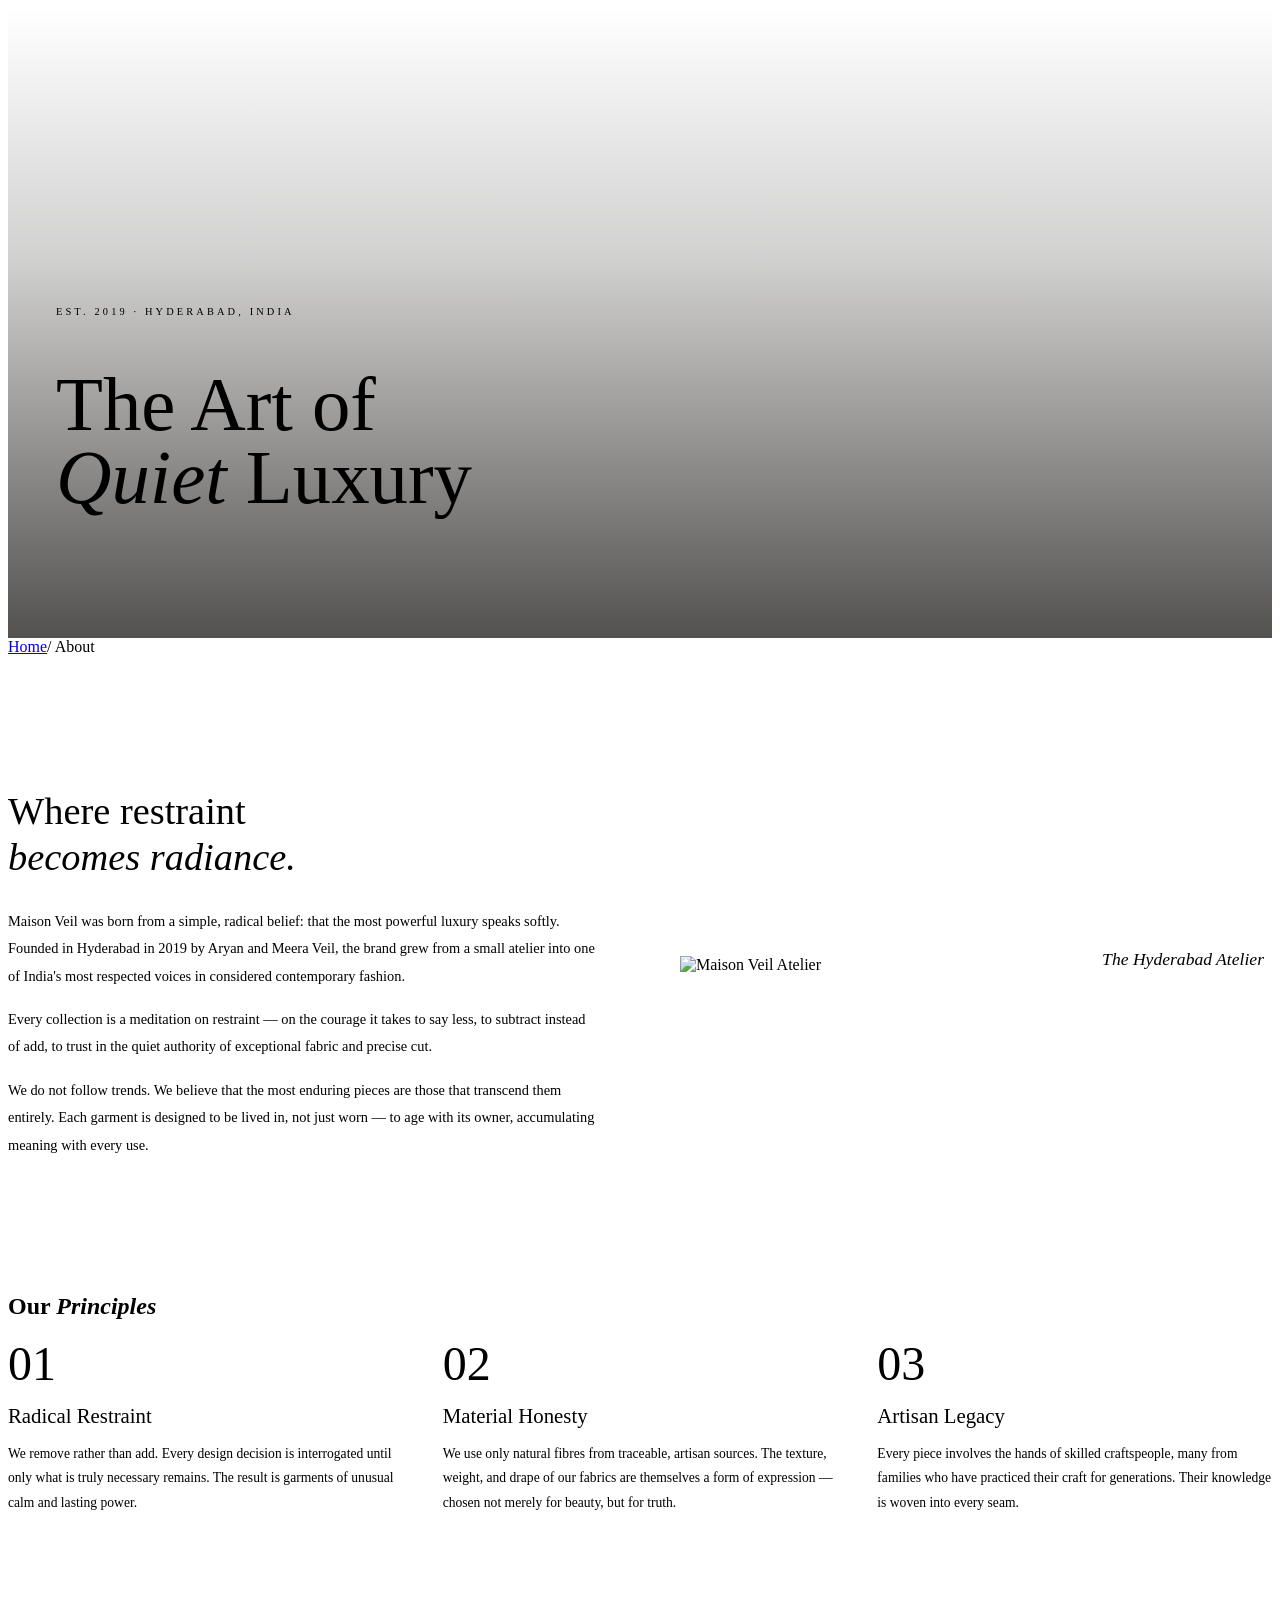
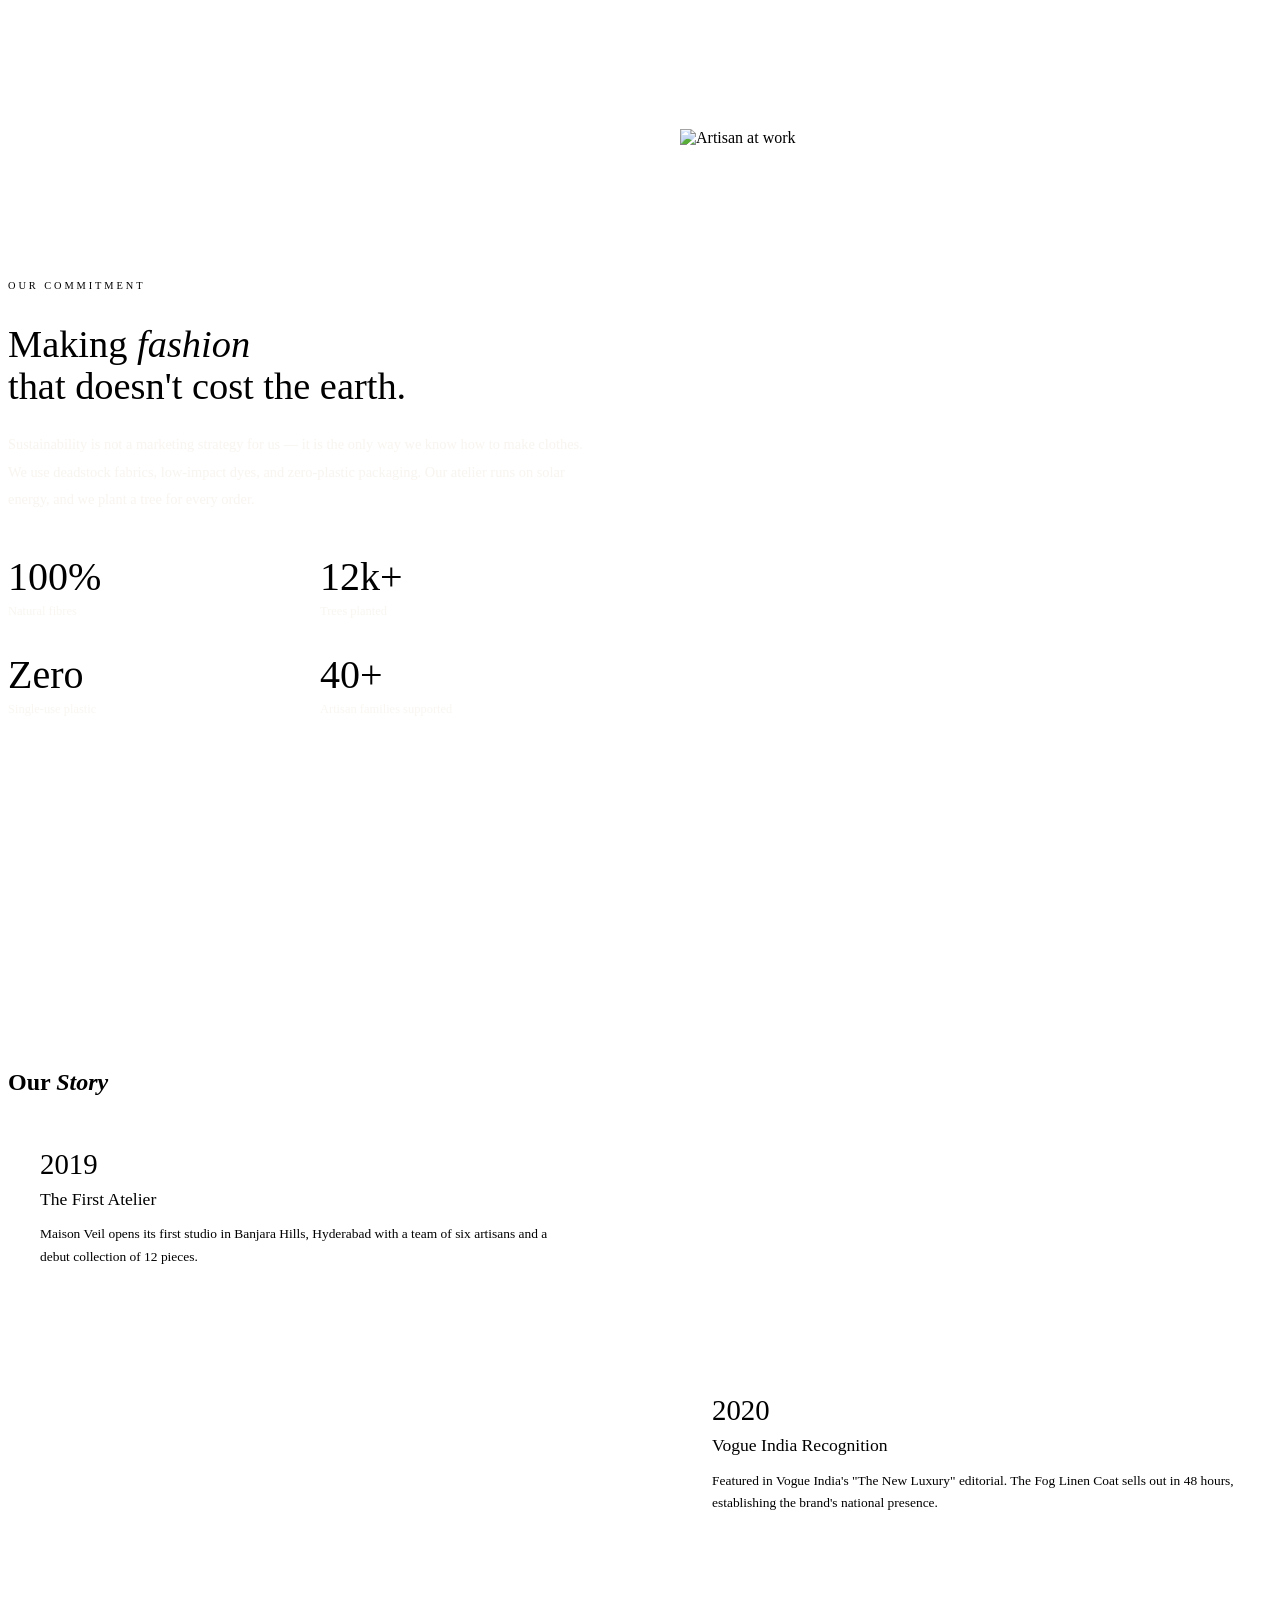
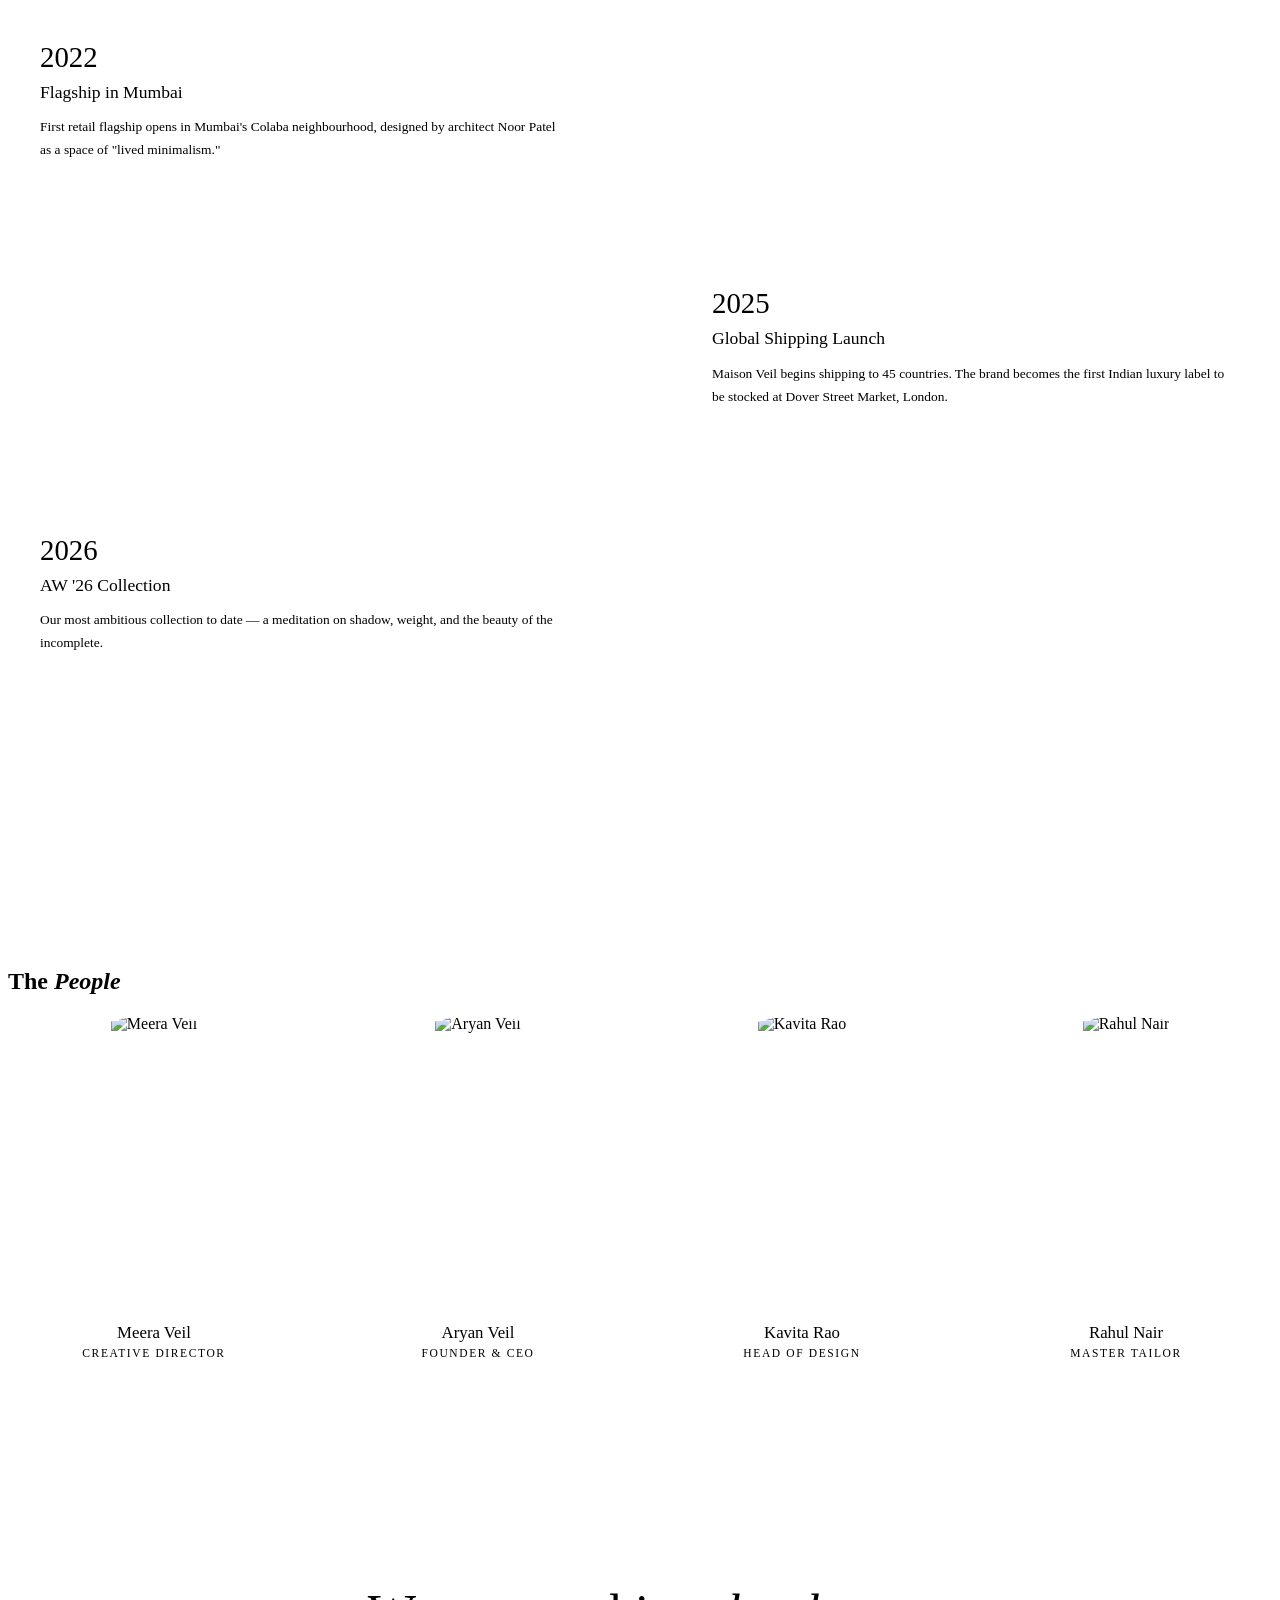
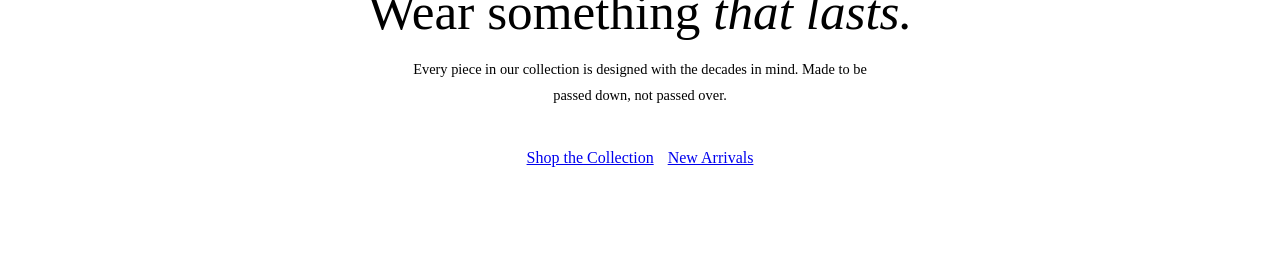
==== about.html @ 71110d12 "Add about.html with content and styles" ====
<!DOCTYPE html>
<html lang="en">
<head>
  <meta charset="UTF-8"/>
  <meta name="viewport" content="width=device-width, initial-scale=1.0"/>
  <title>About — Maison Veil</title>
  <link rel="stylesheet" href="shared.css"/>
  <style>
    /* ─── HERO ─── */
    .about-hero {
      height: 70vh; min-height: 500px;
      background: url('https://images.unsplash.com/photo-1558618666-fcd25c85cd64?w=1400&q=80') center/cover fixed;
      display: flex; align-items: flex-end;
      position: relative;
    }
    .about-hero::after { content: ''; position: absolute; inset: 0; background: linear-gradient(to top, rgba(26,23,20,0.75) 0%, rgba(26,23,20,0.2) 60%, transparent); }
    .about-hero-content { position: relative; z-index: 1; padding: 72px 48px; color: var(--cream); }
    .about-hero-eyebrow { font-size: 0.65rem; letter-spacing: 0.3em; text-transform: uppercase; color: var(--gold); margin-bottom: 16px; }
    .about-hero-title { font-family: var(--serif); font-size: clamp(2.5rem,6vw,6rem); font-weight: 300; line-height: 0.95; }
    .about-hero-title em { font-style: italic; color: var(--gold); }

    /* ─── INTRO ─── */
    .about-intro { padding: 100px 0; display: grid; grid-template-columns: 1fr 1fr; gap: 80px; align-items: center; }
    .intro-text {}
    .intro-title { font-family: var(--serif); font-size: clamp(1.8rem,3vw,2.8rem); font-weight: 300; margin-bottom: 28px; line-height: 1.2; }
    .intro-title em { font-style: italic; color: var(--taupe); }
    .intro-body { font-size: 0.9rem; line-height: 1.9; color: var(--taupe); }
    .intro-body p + p { margin-top: 16px; }
    .intro-img { position: relative; }
    .intro-img img { width: 100%; aspect-ratio: 4/5; object-fit: cover; }
    .intro-img-caption { position: absolute; bottom: -16px; right: -16px; background: var(--ink); color: var(--cream); padding: 20px 24px; font-family: var(--serif); font-size: 1.1rem; font-style: italic; }

    /* ─── PILLARS ─── */
    .pillars { padding: 0 0 100px; }
    .pillars-grid { display: grid; grid-template-columns: repeat(3,1fr); gap: 40px; }
    .pillar { }
    .pillar-num { font-family: var(--serif); font-size: 3rem; font-weight: 300; color: var(--mist); line-height: 1; margin-bottom: 16px; }
    .pillar-title { font-family: var(--serif); font-size: 1.3rem; font-weight: 300; margin-bottom: 12px; }
    .pillar-body { font-size: 0.85rem; line-height: 1.8; color: var(--taupe); }

    /* ─── SUSTAINABILITY ─── */
    .sustainability { background: var(--ink); color: var(--cream); padding: 100px 0; }
    .sust-grid { display: grid; grid-template-columns: 1fr 1fr; gap: 80px; align-items: center; }
    .sust-eyebrow { font-size: 0.65rem; letter-spacing: 0.28em; text-transform: uppercase; color: var(--gold); margin-bottom: 20px; }
    .sust-title { font-family: var(--serif); font-size: clamp(1.8rem,3vw,2.8rem); font-weight: 300; margin-bottom: 24px; line-height: 1.1; }
    .sust-title em { font-style: italic; }
    .sust-body { font-size: 0.9rem; line-height: 1.9; color: rgba(245,240,232,0.7); margin-bottom: 40px; }
    .sust-stats { display: grid; grid-template-columns: 1fr 1fr; gap: 32px; }
    .sust-stat {}
    .sust-stat-num { font-family: var(--serif); font-size: 2.5rem; font-weight: 300; color: var(--gold); }
    .sust-stat-label { font-size: 0.78rem; color: rgba(245,240,232,0.6); margin-top: 4px; }
    .sust-img { aspect-ratio: 4/5; overflow: hidden; }
    .sust-img img { width: 100%; height: 100%; object-fit: cover; }

    /* ─── TEAM ─── */
    .team { padding: 100px 0; }
    .team-grid { display: grid; grid-template-columns: repeat(4,1fr); gap: 32px; }
    .team-member { text-align: center; }
    .team-img { aspect-ratio: 1; overflow: hidden; background: var(--bone); margin-bottom: 16px; border-radius: 50%; }
    .team-img img { width: 100%; height: 100%; object-fit: cover; }
    .team-name { font-family: var(--serif); font-size: 1.05rem; margin-bottom: 4px; }
    .team-role { font-size: 0.72rem; letter-spacing: 0.14em; text-transform: uppercase; color: var(--taupe); }

    /* ─── TIMELINE ─── */
    .timeline { padding: 0 0 100px; }
    .tl-items { position: relative; }
    .tl-items::before { content: ''; position: absolute; left: 50%; top: 0; bottom: 0; width: 1px; background: var(--mist); transform: translateX(-50%); }
    .tl-item { display: grid; grid-template-columns: 1fr 1fr; gap: 48px; margin-bottom: 48px; }
    .tl-item:nth-child(even) .tl-content { grid-column: 2; }
    .tl-item:nth-child(even) .tl-spacer { grid-column: 1; grid-row: 1; }
    .tl-content { padding: 32px; background: var(--bone); position: relative; }
    .tl-content::before { content: ''; position: absolute; top: 24px; width: 12px; height: 12px; border-radius: 50%; background: var(--gold); }
    .tl-item:nth-child(odd) .tl-content { padding-right: 48px; }
    .tl-item:nth-child(odd) .tl-content::before { right: -30px; }
    .tl-item:nth-child(even) .tl-content { padding-left: 48px; }
    .tl-item:nth-child(even) .tl-content::before { left: -30px; }
    .tl-year { font-family: var(--serif); font-size: 1.8rem; font-weight: 300; color: var(--gold); margin-bottom: 8px; }
    .tl-title { font-family: var(--serif); font-size: 1.1rem; margin-bottom: 8px; }
    .tl-text { font-size: 0.84rem; color: var(--taupe); line-height: 1.7; }

    /* ─── CTA ─── */
    .about-cta { background: var(--bone); padding: 80px; text-align: center; margin-bottom: 0; }
    .about-cta h2 { font-family: var(--serif); font-size: clamp(2rem,4vw,3.5rem); font-weight: 300; margin-bottom: 16px; }
    .about-cta h2 em { font-style: italic; color: var(--taupe); }
    .about-cta p { font-size: 0.9rem; color: var(--taupe); max-width: 480px; margin: 0 auto 40px; line-height: 1.8; }
    .about-cta-btns { display: flex; gap: 14px; justify-content: center; flex-wrap: wrap; }

    @media (max-width: 900px) {
      .about-intro { grid-template-columns: 1fr; gap: 40px; }
      .pillars-grid { grid-template-columns: 1fr; gap: 32px; }
      .sust-grid { grid-template-columns: 1fr; gap: 40px; }
      .team-grid { grid-template-columns: repeat(2,1fr); }
      .tl-items::before { display: none; }
      .tl-item { grid-template-columns: 1fr; }
      .tl-item:nth-child(even) .tl-content { grid-column: 1; }
      .tl-content::before { display: none; }
      .tl-item .tl-content { padding: 28px !important; }
      .about-cta { padding: 56px 24px; }
    }
    @media (max-width: 600px) {
      .team-grid { grid-template-columns: repeat(2,1fr); }
    }
  </style>
</head>
<body>

  <div id="nav-placeholder"></div>

  <!-- HERO -->
  <div class="about-hero">
    <div class="about-hero-content">
      <div class="about-hero-eyebrow">Est. 2019 · Hyderabad, India</div>
      <h1 class="about-hero-title">The Art of<br/><em>Quiet</em> Luxury</h1>
    </div>
  </div>

  <div class="container">
    <div class="breadcrumb">
      <a href="index.html">Home</a><span>/</span>
      <span class="current">About</span>
    </div>

    <!-- INTRO -->
    <div class="about-intro">
      <div class="intro-text reveal">
        <h2 class="intro-title">Where restraint<br/><em>becomes radiance.</em></h2>
        <div class="intro-body">
          <p>Maison Veil was born from a simple, radical belief: that the most powerful luxury speaks softly. Founded in Hyderabad in 2019 by Aryan and Meera Veil, the brand grew from a small atelier into one of India's most respected voices in considered contemporary fashion.</p>
          <p>Every collection is a meditation on restraint — on the courage it takes to say less, to subtract instead of add, to trust in the quiet authority of exceptional fabric and precise cut.</p>
          <p>We do not follow trends. We believe that the most enduring pieces are those that transcend them entirely. Each garment is designed to be lived in, not just worn — to age with its owner, accumulating meaning with every use.</p>
        </div>
      </div>
      <div class="intro-img reveal">
        <img src="https://images.unsplash.com/photo-1515886657613-9f3515b0c78f?w=700&q=80" alt="Maison Veil Atelier"/>
        <div class="intro-img-caption">The Hyderabad Atelier</div>
      </div>
    </div>

    <!-- PILLARS -->
    <div class="pillars">
      <div class="section-head reveal">
        <h2>Our <em>Principles</em></h2>
      </div>
      <div class="pillars-grid">
        <div class="pillar reveal">
          <div class="pillar-num">01</div>
          <div class="pillar-title">Radical Restraint</div>
          <p class="pillar-body">We remove rather than add. Every design decision is interrogated until only what is truly necessary remains. The result is garments of unusual calm and lasting power.</p>
        </div>
        <div class="pillar reveal" style="transition-delay:.1s">
          <div class="pillar-num">02</div>
          <div class="pillar-title">Material Honesty</div>
          <p class="pillar-body">We use only natural fibres from traceable, artisan sources. The texture, weight, and drape of our fabrics are themselves a form of expression — chosen not merely for beauty, but for truth.</p>
        </div>
        <div class="pillar reveal" style="transition-delay:.2s">
          <div class="pillar-num">03</div>
          <div class="pillar-title">Artisan Legacy</div>
          <p class="pillar-body">Every piece involves the hands of skilled craftspeople, many from families who have practiced their craft for generations. Their knowledge is woven into every seam.</p>
        </div>
      </div>
    </div>
  </div>

  <!-- SUSTAINABILITY -->
  <div class="sustainability" id="sustainability">
    <div class="container">
      <div class="sust-grid">
        <div class="reveal">
          <div class="sust-eyebrow">Our Commitment</div>
          <h2 class="sust-title">Making <em>fashion</em><br/>that doesn't cost the earth.</h2>
          <p class="sust-body">Sustainability is not a marketing strategy for us — it is the only way we know how to make clothes. We use deadstock fabrics, low-impact dyes, and zero-plastic packaging. Our atelier runs on solar energy, and we plant a tree for every order.</p>
          <div class="sust-stats">
            <div class="sust-stat reveal"><div class="sust-stat-num">100%</div><div class="sust-stat-label">Natural fibres</div></div>
            <div class="sust-stat reveal" style="transition-delay:.1s"><div class="sust-stat-num">12k+</div><div class="sust-stat-label">Trees planted</div></div>
            <div class="sust-stat reveal" style="transition-delay:.2s"><div class="sust-stat-num">Zero</div><div class="sust-stat-label">Single-use plastic</div></div>
            <div class="sust-stat reveal" style="transition-delay:.3s"><div class="sust-stat-num">40+</div><div class="sust-stat-label">Artisan families supported</div></div>
          </div>
        </div>
        <div class="sust-img reveal">
          <img src="https://images.unsplash.com/photo-1509631179647-0177331693ae?w=700&q=80" alt="Artisan at work"/>
        </div>
      </div>
    </div>
  </div>

  <!-- TIMELINE -->
  <div class="container">
    <div class="timeline">
      <div class="section-head reveal" style="margin-top:100px">
        <h2>Our <em>Story</em></h2>
      </div>
      <div class="tl-items">
        <div class="tl-item reveal">
          <div class="tl-content">
            <div class="tl-year">2019</div>
            <div class="tl-title">The First Atelier</div>
            <p class="tl-text">Maison Veil opens its first studio in Banjara Hills, Hyderabad with a team of six artisans and a debut collection of 12 pieces.</p>
          </div>
          <div class="tl-spacer"></div>
        </div>
        <div class="tl-item reveal" style="transition-delay:.1s">
          <div class="tl-spacer"></div>
          <div class="tl-content">
            <div class="tl-year">2020</div>
            <div class="tl-title">Vogue India Recognition</div>
            <p class="tl-text">Featured in Vogue India's "The New Luxury" editorial. The Fog Linen Coat sells out in 48 hours, establishing the brand's national presence.</p>
          </div>
        </div>
        <div class="tl-item reveal" style="transition-delay:.15s">
          <div class="tl-content">
            <div class="tl-year">2022</div>
            <div class="tl-title">Flagship in Mumbai</div>
            <p class="tl-text">First retail flagship opens in Mumbai's Colaba neighbourhood, designed by architect Noor Patel as a space of "lived minimalism."</p>
          </div>
          <div class="tl-spacer"></div>
        </div>
        <div class="tl-item reveal" style="transition-delay:.2s">
          <div class="tl-spacer"></div>
          <div class="tl-content">
            <div class="tl-year">2025</div>
            <div class="tl-title">Global Shipping Launch</div>
            <p class="tl-text">Maison Veil begins shipping to 45 countries. The brand becomes the first Indian luxury label to be stocked at Dover Street Market, London.</p>
          </div>
        </div>
        <div class="tl-item reveal" style="transition-delay:.25s">
          <div class="tl-content">
            <div class="tl-year">2026</div>
            <div class="tl-title">AW '26 Collection</div>
            <p class="tl-text">Our most ambitious collection to date — a meditation on shadow, weight, and the beauty of the incomplete.</p>
          </div>
          <div class="tl-spacer"></div>
        </div>
      </div>
    </div>
  </div>

  <!-- TEAM -->
  <div class="team container">
    <div class="section-head reveal">
      <h2>The <em>People</em></h2>
    </div>
    <div class="team-grid">
      <div class="team-member reveal">
        <div class="team-img"><img src="https://images.unsplash.com/photo-1580489944761-15a19d654956?w=400&q=80" alt="Meera Veil"/></div>
        <div class="team-name">Meera Veil</div>
        <div class="team-role">Creative Director</div>
      </div>
      <div class="team-member reveal" style="transition-delay:.08s">
        <div class="team-img"><img src="https://images.unsplash.com/photo-1507003211169-0a1dd7228f2d?w=400&q=80" alt="Aryan Veil"/></div>
        <div class="team-name">Aryan Veil</div>
        <div class="team-role">Founder & CEO</div>
      </div>
      <div class="team-member reveal" style="transition-delay:.16s">
        <div class="team-img"><img src="https://images.unsplash.com/photo-1573496359142-b8d87734a5a2?w=400&q=80" alt="Kavita Rao"/></div>
        <div class="team-name">Kavita Rao</div>
        <div class="team-role">Head of Design</div>
      </div>
      <div class="team-member reveal" style="transition-delay:.24s">
        <div class="team-img"><img src="https://images.unsplash.com/photo-1500648767791-00dcc994a43e?w=400&q=80" alt="Rahul Nair"/></div>
        <div class="team-name">Rahul Nair</div>
        <div class="team-role">Master Tailor</div>
      </div>
    </div>
  </div>

  <!-- CTA -->
  <div class="about-cta reveal">
    <h2>Wear something <em>that lasts.</em></h2>
    <p>Every piece in our collection is designed with the decades in mind. Made to be passed down, not passed over.</p>
    <div class="about-cta-btns">
      <a href="shop.html" class="btn btn-dark">Shop the Collection</a>
      <a href="shop.html?cat=women" class="btn btn-outline">New Arrivals</a>
    </div>
  </div>

  <div id="footer-placeholder"></div>

  <script src="shared.js"></script>
  <script>
    document.getElementById('nav-placeholder').innerHTML = renderNav('about.html');
    document.getElementById('footer-placeholder').innerHTML = renderFooter();
    initMobileNav();
    initReveal();
  </script>
</body>
</html>
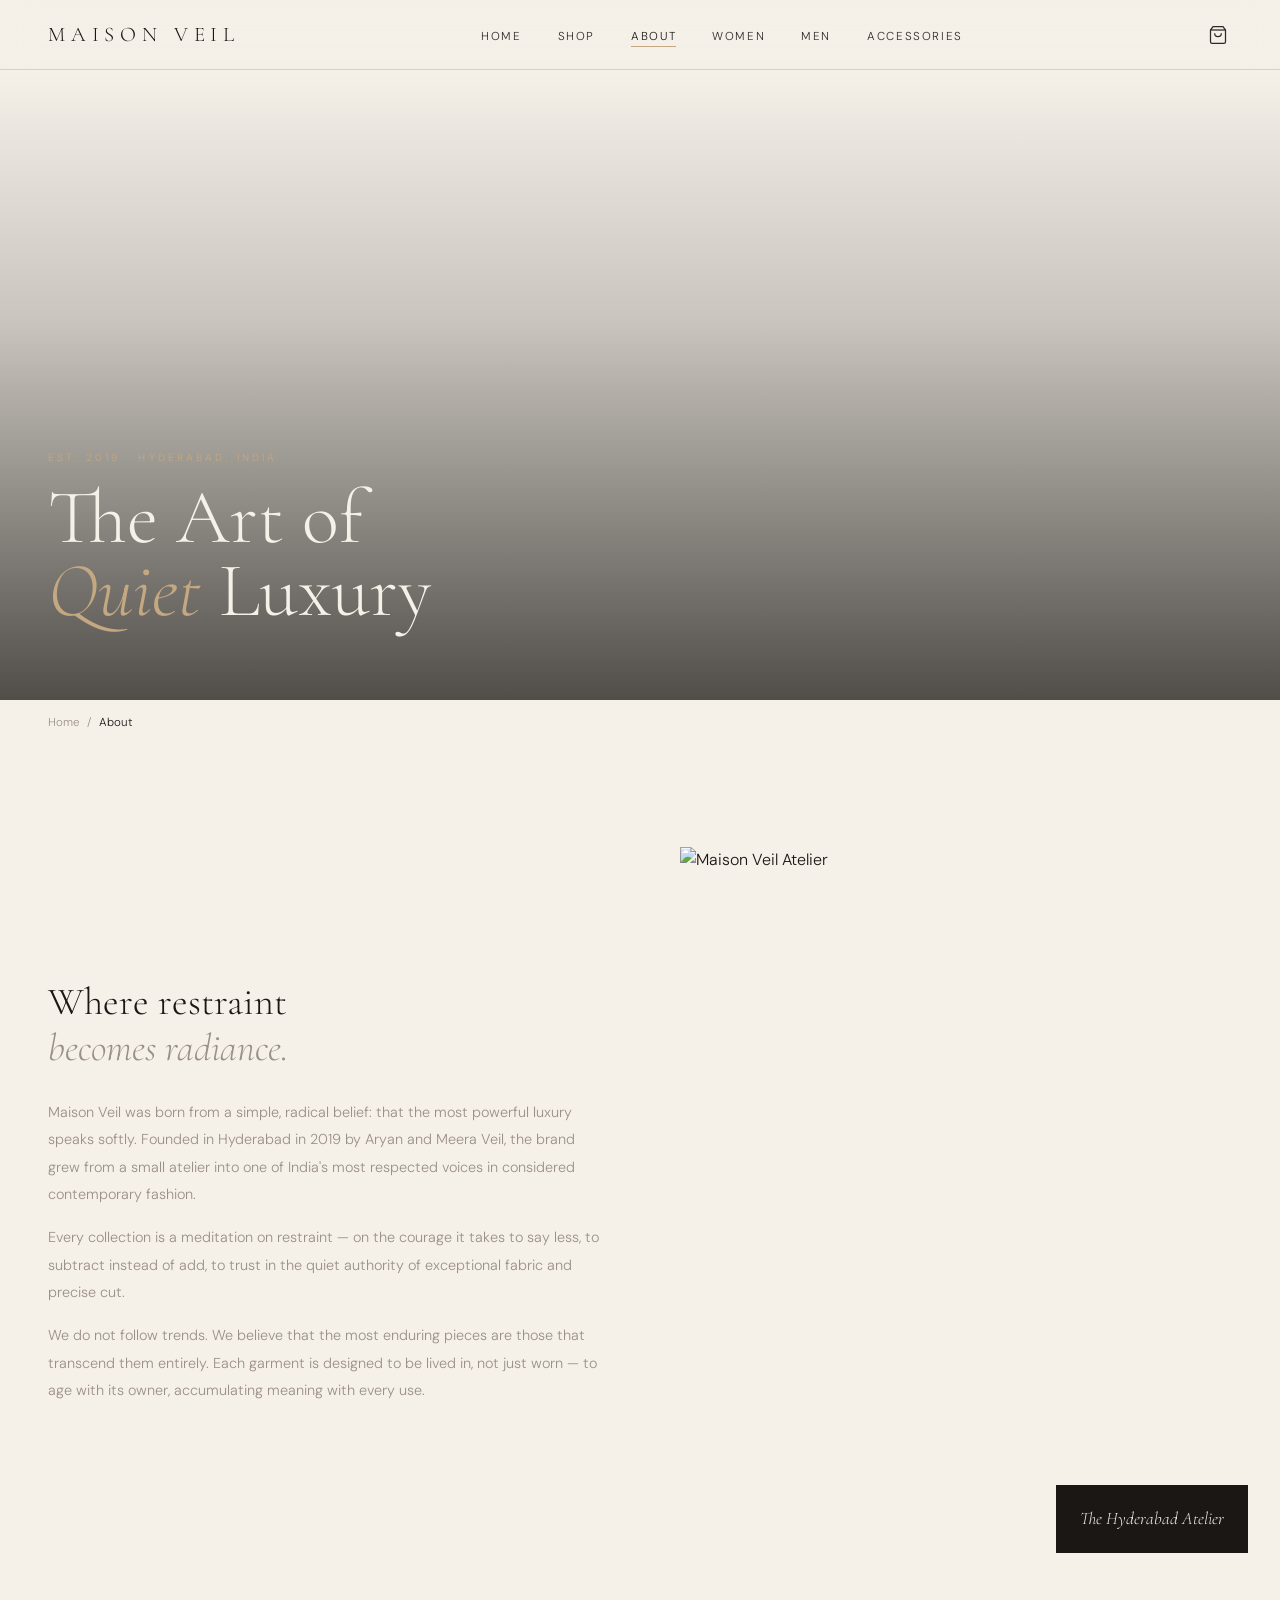
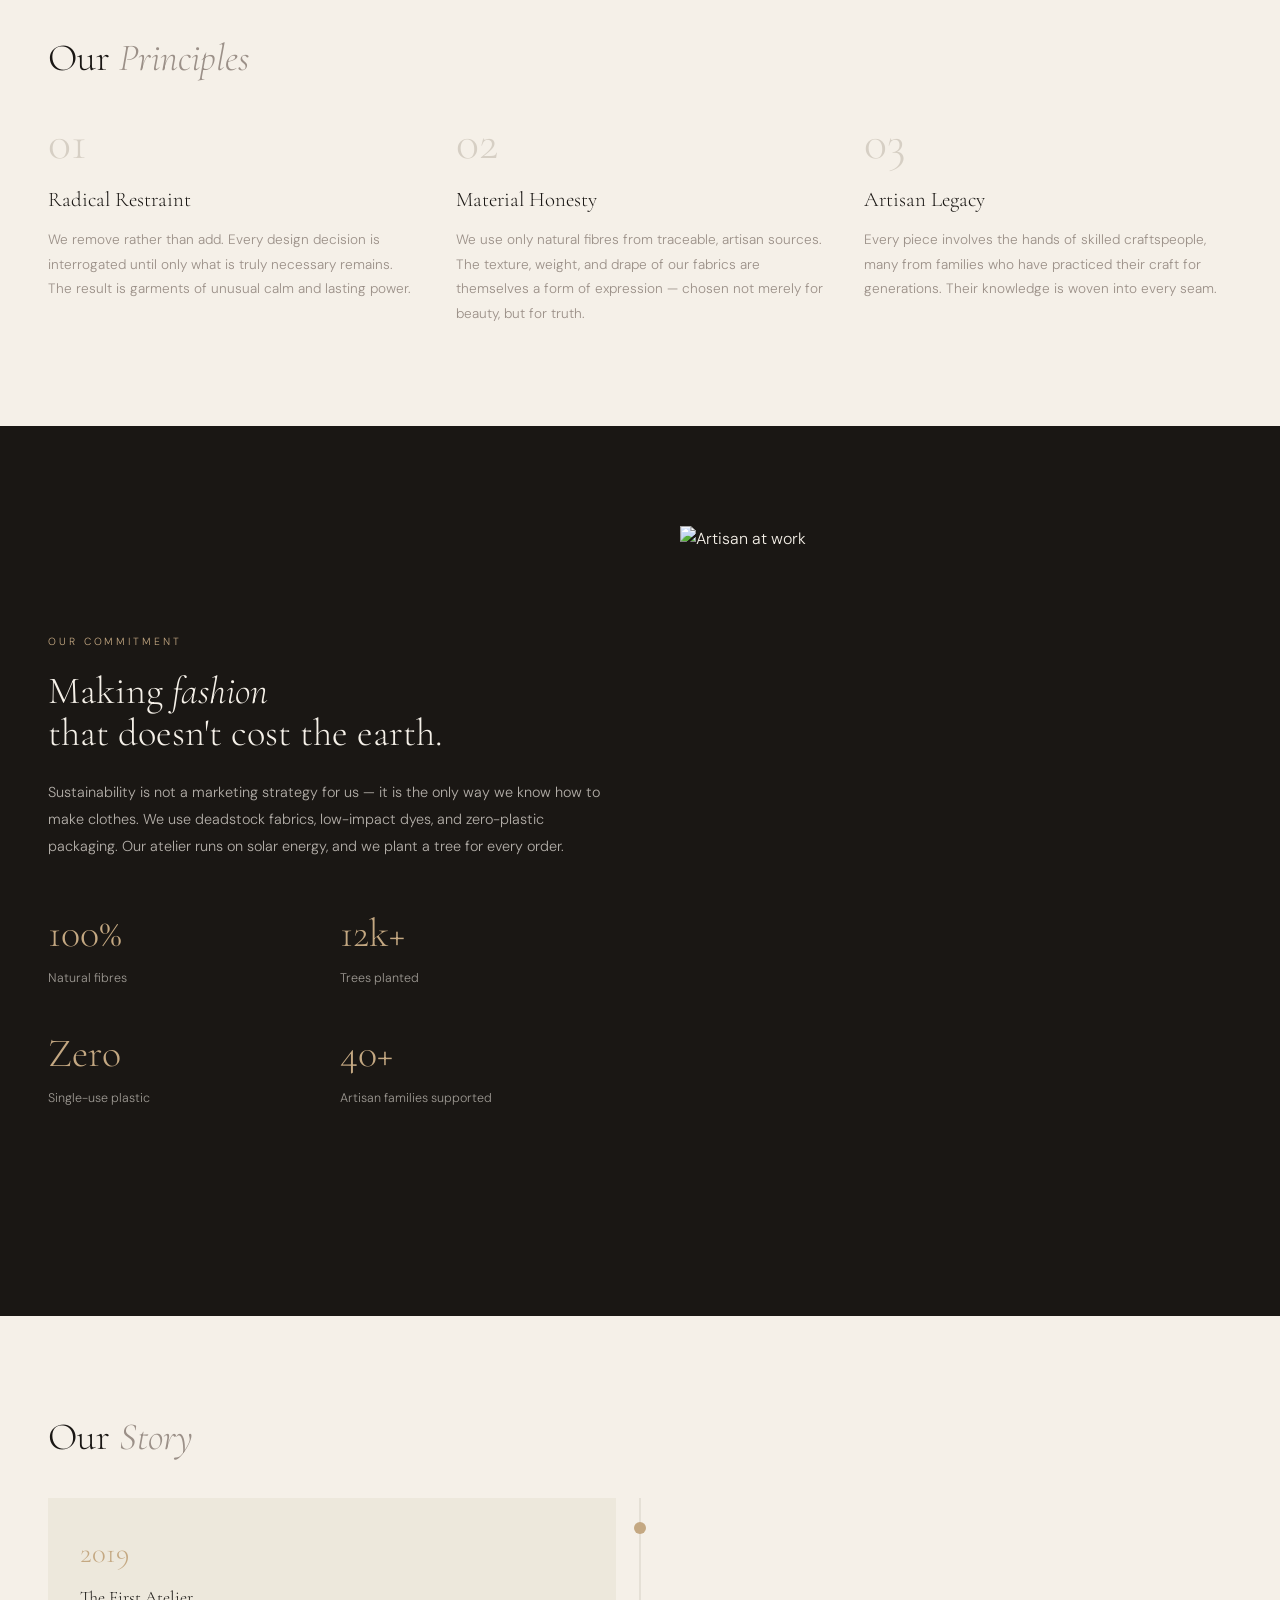
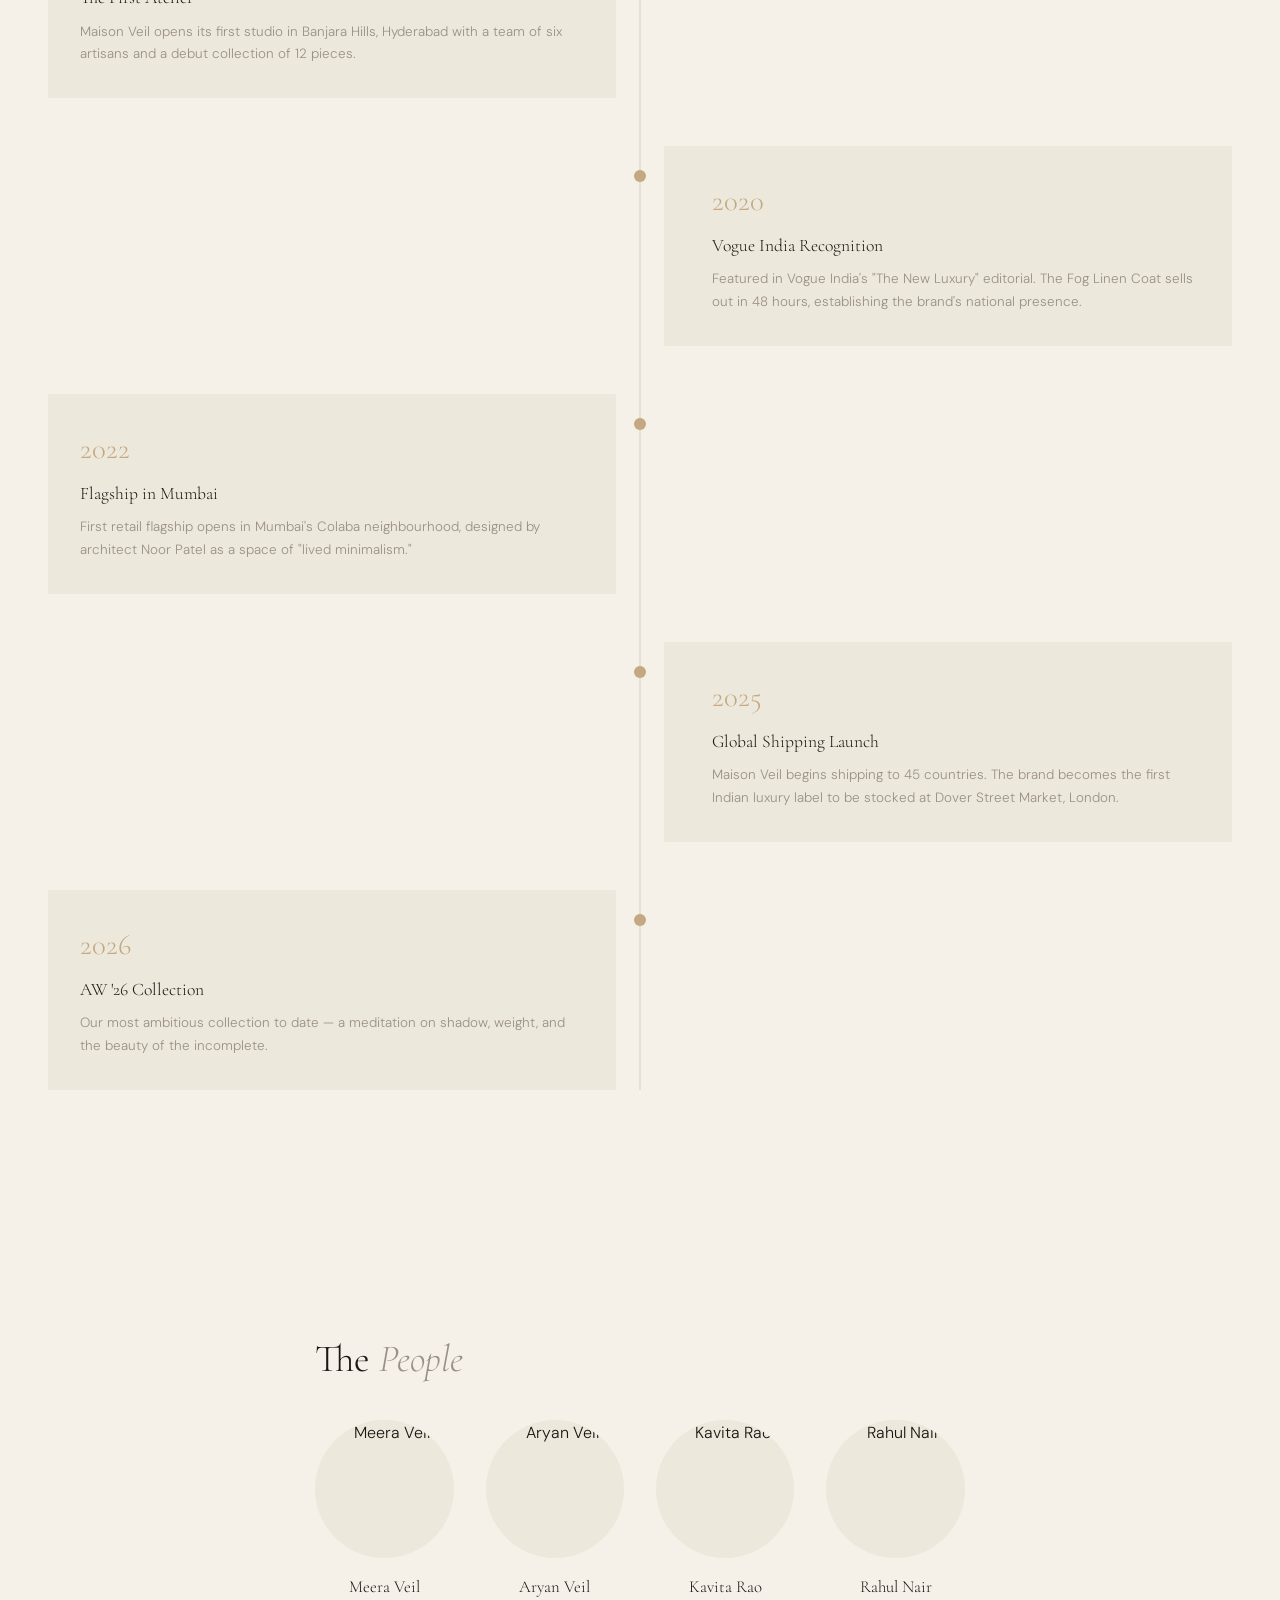
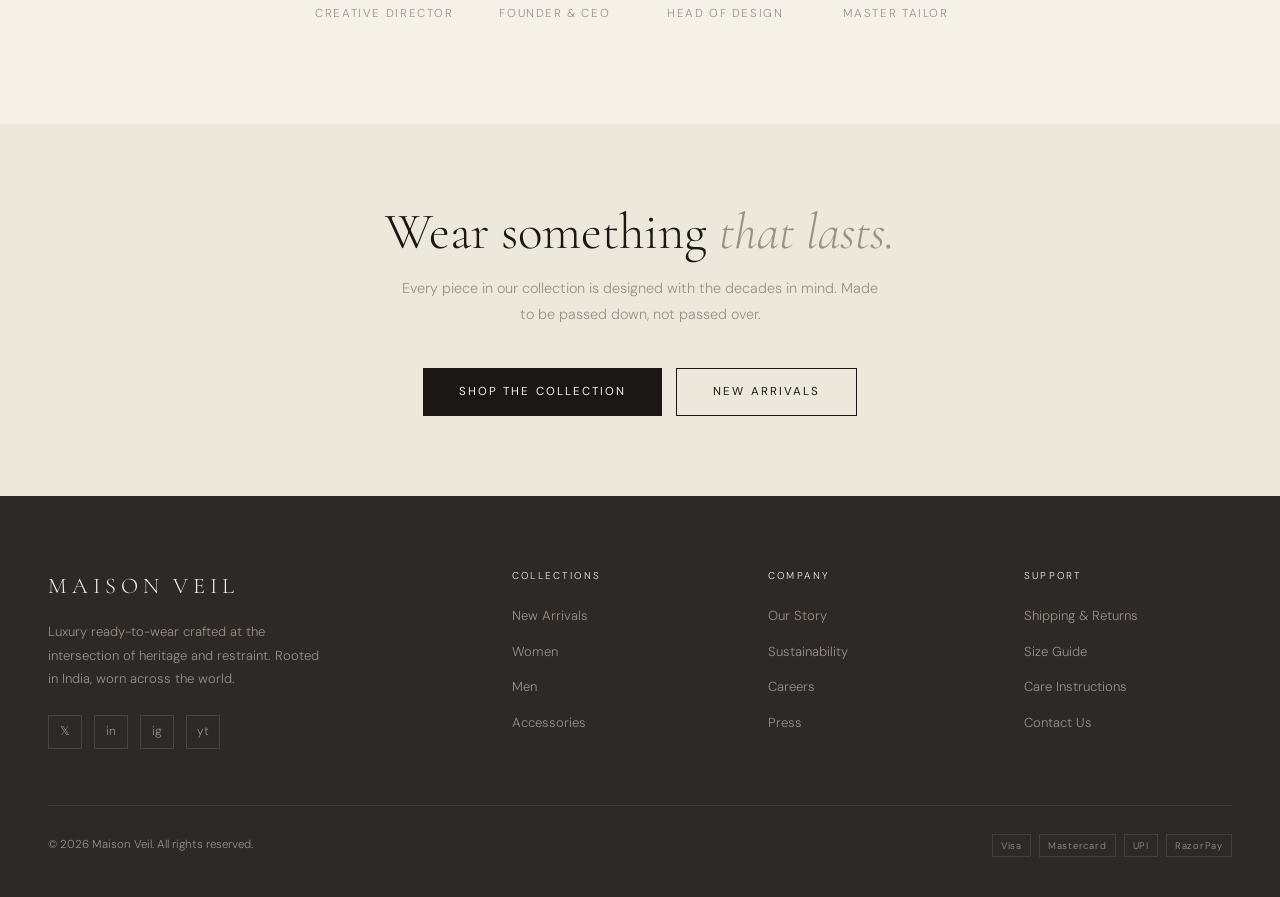
==== commit 6ec7c274: "Update about.html" ====
--- a/about.html
+++ b/about.html
@@ -1,6 +1,15 @@
 <!DOCTYPE html>
 <html lang="en">
 <head>
+  <!-- Google tag (gtag.js) -->
+<script async src="https://www.googletagmanager.com/gtag/js?id=G-BYQKLJLSNP"></script>
+<script>
+  window.dataLayer = window.dataLayer || [];
+  function gtag(){dataLayer.push(arguments);}
+  gtag('js', new Date());
+
+  gtag('config', 'G-BYQKLJLSNP');
+</script>
   <meta charset="UTF-8"/>
   <meta name="viewport" content="width=device-width, initial-scale=1.0"/>
   <title>About — Maison Veil</title>
--- a/shared.css
+++ b/shared.css
@@ -0,0 +1,275 @@
+@import url('https://fonts.googleapis.com/css2?family=Cormorant+Garamond:ital,wght@0,300;0,400;0,600;1,300;1,400&family=DM+Sans:ital,wght@0,300;0,400;0,500;1,300&display=swap');
+
+*, *::before, *::after { margin: 0; padding: 0; box-sizing: border-box; }
+
+:root {
+  --cream: #F5F0E8;
+  --bone: #EDE8DC;
+  --ink: #1A1714;
+  --charcoal: #2D2926;
+  --taupe: #9B9088;
+  --gold: #C4A882;
+  --rust: #8B4A2B;
+  --mist: #D6CFC4;
+  --green: #3D5A45;
+  --red: #B03A2E;
+  --serif: 'Cormorant Garamond', Georgia, serif;
+  --sans: 'DM Sans', sans-serif;
+  --shadow: 0 4px 24px rgba(26,23,20,0.08);
+  --shadow-lg: 0 12px 48px rgba(26,23,20,0.14);
+  --radius: 2px;
+  --transition: 0.3s cubic-bezier(0.4,0,0.2,1);
+}
+
+html { scroll-behavior: smooth; }
+body {
+  background: var(--cream);
+  color: var(--ink);
+  font-family: var(--sans);
+  font-weight: 300;
+  line-height: 1.6;
+  min-height: 100vh;
+  display: flex;
+  flex-direction: column;
+}
+
+a { text-decoration: none; color: inherit; }
+img { display: block; max-width: 100%; }
+button { cursor: pointer; font-family: var(--sans); }
+input, select, textarea { font-family: var(--sans); }
+
+/* ─── UTILITY ─── */
+.container { max-width: 1320px; margin: 0 auto; padding: 0 48px; }
+.sr-only { position: absolute; width: 1px; height: 1px; overflow: hidden; clip: rect(0,0,0,0); }
+.flex { display: flex; }
+.items-center { align-items: center; }
+.justify-between { justify-content: space-between; }
+.gap-sm { gap: 12px; }
+.gap-md { gap: 24px; }
+.gap-lg { gap: 40px; }
+.text-taupe { color: var(--taupe); }
+.text-gold { color: var(--gold); }
+.text-rust { color: var(--rust); }
+
+/* ─── TYPOGRAPHY ─── */
+.serif { font-family: var(--serif); }
+h1,h2,h3 { font-family: var(--serif); font-weight: 300; line-height: 1.1; }
+.eyebrow { font-size: 0.68rem; letter-spacing: 0.28em; text-transform: uppercase; color: var(--taupe); }
+.page-title { font-family: var(--serif); font-size: clamp(2rem,4vw,3.5rem); margin-bottom: 8px; }
+
+/* ─── BUTTONS ─── */
+.btn {
+  display: inline-flex; align-items: center; justify-content: center; gap: 10px;
+  font-size: 0.72rem; letter-spacing: 0.18em; text-transform: uppercase;
+  padding: 14px 36px; border: none; transition: var(--transition);
+  font-family: var(--sans); font-weight: 400;
+}
+.btn-dark { background: var(--ink); color: var(--cream); }
+.btn-dark:hover { background: var(--charcoal); }
+.btn-outline { background: transparent; border: 1px solid var(--ink); color: var(--ink); }
+.btn-outline:hover { background: var(--ink); color: var(--cream); }
+.btn-gold { background: var(--gold); color: var(--ink); }
+.btn-gold:hover { background: #b8945e; }
+.btn-full { width: 100%; }
+.btn-rust { background: var(--rust); color: #fff; }
+.btn-rust:hover { background: #7a3f25; }
+
+/* ─── BADGE ─── */
+.badge {
+  display: inline-block;
+  font-size: 0.6rem; letter-spacing: 0.14em; text-transform: uppercase;
+  padding: 3px 9px; border-radius: 2px;
+}
+.badge-new { background: var(--ink); color: var(--cream); }
+.badge-sale { background: var(--rust); color: #fff; }
+.badge-sold { background: var(--taupe); color: #fff; }
+
+/* ─── NAV ─── */
+.navbar {
+  position: sticky; top: 0; z-index: 200;
+  background: rgba(245,240,232,0.96); backdrop-filter: blur(16px);
+  border-bottom: 1px solid var(--mist);
+}
+.navbar-inner {
+  display: flex; align-items: center; justify-content: space-between;
+  padding: 18px 48px; max-width: 1320px; margin: 0 auto;
+}
+.nav-logo {
+  font-family: var(--serif); font-size: 1.3rem;
+  letter-spacing: 0.28em; text-transform: uppercase;
+  font-weight: 300; color: var(--ink);
+}
+.nav-links { display: flex; gap: 36px; list-style: none; }
+.nav-links a {
+  font-size: 0.72rem; letter-spacing: 0.14em; text-transform: uppercase;
+  color: var(--charcoal); position: relative; padding-bottom: 3px;
+  transition: color var(--transition);
+}
+.nav-links a::after {
+  content: ''; position: absolute; bottom: 0; left: 0;
+  width: 0; height: 1px; background: var(--gold);
+  transition: width var(--transition);
+}
+.nav-links a:hover::after, .nav-links a.active::after { width: 100%; }
+.nav-links a.active { color: var(--ink); }
+.nav-actions { display: flex; align-items: center; gap: 20px; }
+.nav-icon-btn {
+  background: none; border: none;
+  display: flex; align-items: center; gap: 6px;
+  font-size: 0.82rem; color: var(--charcoal);
+  transition: color var(--transition); padding: 4px;
+  position: relative;
+}
+.nav-icon-btn:hover { color: var(--gold); }
+.cart-badge {
+  position: absolute; top: -4px; right: -6px;
+  width: 16px; height: 16px; border-radius: 50%;
+  background: var(--rust); color: #fff;
+  font-size: 0.6rem; display: flex; align-items: center; justify-content: center;
+}
+.nav-hamburger { display: none; flex-direction: column; gap: 5px; background: none; border: none; padding: 4px; }
+.nav-hamburger span { width: 22px; height: 1px; background: var(--ink); display: block; }
+.nav-mobile {
+  display: none; flex-direction: column;
+  background: var(--cream); border-top: 1px solid var(--mist);
+  padding: 24px 28px; gap: 20px;
+}
+.nav-mobile.open { display: flex; }
+.nav-mobile a { font-size: 0.85rem; letter-spacing: 0.12em; text-transform: uppercase; color: var(--charcoal); }
+
+/* ─── BREADCRUMB ─── */
+.breadcrumb { padding: 14px 0; display: flex; gap: 8px; align-items: center; }
+.breadcrumb a { font-size: 0.72rem; color: var(--taupe); }
+.breadcrumb a:hover { color: var(--ink); }
+.breadcrumb span { font-size: 0.72rem; color: var(--taupe); }
+.breadcrumb .current { color: var(--ink); }
+
+/* ─── SECTION HEADER ─── */
+.section-head { display: flex; align-items: baseline; justify-content: space-between; margin-bottom: 40px; }
+.section-head h2 { font-family: var(--serif); font-size: clamp(1.8rem,3vw,2.8rem); font-weight: 300; }
+.section-head h2 em { font-style: italic; color: var(--taupe); }
+.view-all { font-size: 0.7rem; letter-spacing: 0.18em; text-transform: uppercase; color: var(--taupe); display: flex; align-items: center; gap: 8px; }
+.view-all::before { content: ''; width: 28px; height: 1px; background: currentColor; display: block; }
+.view-all:hover { color: var(--ink); }
+
+/* ─── PRODUCT CARD ─── */
+.product-card { position: relative; }
+.product-img-wrap {
+  position: relative; overflow: hidden; aspect-ratio: 3/4;
+  background: var(--bone); margin-bottom: 14px;
+}
+.product-img-wrap img { width: 100%; height: 100%; object-fit: cover; transition: transform 0.6s ease; }
+.product-card:hover .product-img-wrap img { transform: scale(1.05); }
+.product-img-badge { position: absolute; top: 12px; left: 12px; z-index: 1; }
+.product-wishlist {
+  position: absolute; top: 12px; right: 12px; z-index: 1;
+  width: 32px; height: 32px; border-radius: 50%;
+  background: rgba(245,240,232,0.9); border: none;
+  display: flex; align-items: center; justify-content: center;
+  font-size: 0.85rem; opacity: 0; transition: opacity var(--transition);
+}
+.product-card:hover .product-wishlist { opacity: 1; }
+.product-quick {
+  position: absolute; bottom: 0; left: 0; right: 0;
+  padding: 14px; background: rgba(26,23,20,0.88);
+  display: flex; justify-content: center;
+  transform: translateY(100%); transition: transform var(--transition);
+}
+.product-card:hover .product-quick { transform: translateY(0); }
+.product-quick-btn {
+  background: none; border: 1px solid rgba(245,240,232,0.5);
+  color: var(--cream); font-size: 0.65rem; letter-spacing: 0.16em;
+  text-transform: uppercase; padding: 8px 22px;
+  transition: background var(--transition);
+}
+.product-quick-btn:hover { background: rgba(245,240,232,0.15); }
+.product-info .name { font-family: var(--serif); font-size: 1rem; margin-bottom: 2px; }
+.product-info .sub { font-size: 0.72rem; color: var(--taupe); margin-bottom: 6px; }
+.product-info .price { font-size: 0.88rem; }
+.product-info .price .old { color: var(--taupe); text-decoration: line-through; margin-left: 8px; font-size: 0.8rem; }
+.product-info .price .sale { color: var(--rust); }
+.product-colors { display: flex; gap: 6px; margin-top: 8px; }
+.color-dot { width: 14px; height: 14px; border-radius: 50%; border: 1.5px solid transparent; cursor: pointer; }
+.color-dot.active, .color-dot:hover { border-color: var(--ink); }
+
+/* ─── PRODUCTS GRID ─── */
+.products-grid { display: grid; grid-template-columns: repeat(4,1fr); gap: 32px 20px; }
+@media (max-width: 1100px) { .products-grid { grid-template-columns: repeat(3,1fr); } }
+@media (max-width: 780px) { .products-grid { grid-template-columns: repeat(2,1fr); gap: 20px 14px; } }
+@media (max-width: 480px) { .products-grid { grid-template-columns: 1fr 1fr; gap: 16px 10px; } }
+
+/* ─── TOAST ─── */
+.toast {
+  position: fixed; bottom: 32px; left: 50%; transform: translateX(-50%) translateY(80px);
+  background: var(--ink); color: var(--cream);
+  padding: 14px 28px; font-size: 0.8rem; letter-spacing: 0.1em;
+  z-index: 9999; transition: transform 0.4s ease, opacity 0.4s;
+  opacity: 0; display: flex; align-items: center; gap: 12px;
+}
+.toast.show { transform: translateX(-50%) translateY(0); opacity: 1; }
+.toast-icon { color: var(--gold); }
+
+/* ─── FOOTER ─── */
+.footer {
+  background: var(--charcoal); color: var(--mist);
+  padding: 72px 48px 40px; margin-top: auto;
+}
+.footer-grid { display: grid; grid-template-columns: 2fr 1fr 1fr 1fr; gap: 48px; margin-bottom: 56px; }
+.footer-logo { font-family: var(--serif); font-size: 1.4rem; letter-spacing: 0.22em; text-transform: uppercase; color: var(--cream); margin-bottom: 16px; display: block; }
+.footer-tagline { font-size: 0.82rem; line-height: 1.8; max-width: 280px; color: var(--taupe); }
+.footer-social { display: flex; gap: 12px; margin-top: 24px; }
+.footer-social a {
+  width: 34px; height: 34px; border: 1px solid rgba(255,255,255,0.12);
+  display: flex; align-items: center; justify-content: center;
+  font-size: 0.75rem; color: var(--taupe);
+  transition: border-color var(--transition), color var(--transition);
+}
+.footer-social a:hover { border-color: var(--gold); color: var(--gold); }
+.footer-col-title { font-size: 0.62rem; letter-spacing: 0.22em; text-transform: uppercase; color: var(--cream); margin-bottom: 18px; }
+.footer-links { list-style: none; display: flex; flex-direction: column; gap: 10px; }
+.footer-links a { font-size: 0.82rem; color: var(--taupe); transition: color var(--transition); }
+.footer-links a:hover { color: var(--gold); }
+.footer-bottom { border-top: 1px solid rgba(255,255,255,0.07); padding-top: 28px; display: flex; justify-content: space-between; align-items: center; }
+.footer-copy { font-size: 0.72rem; color: var(--taupe); }
+.payment-methods { display: flex; gap: 8px; }
+.pay-chip { font-size: 0.6rem; letter-spacing: 0.08em; border: 1px solid rgba(255,255,255,0.1); padding: 3px 8px; color: var(--taupe); }
+
+/* ─── REVEAL ANIMATION ─── */
+.reveal { opacity: 0; transform: translateY(20px); transition: opacity 0.6s ease, transform 0.6s ease; }
+.reveal.visible { opacity: 1; transform: none; }
+
+/* ─── FORM ELEMENTS ─── */
+.form-group { display: flex; flex-direction: column; gap: 6px; }
+.form-label { font-size: 0.7rem; letter-spacing: 0.14em; text-transform: uppercase; color: var(--taupe); }
+.form-input, .form-select {
+  padding: 12px 16px; border: 1px solid var(--mist);
+  background: transparent; font-size: 0.9rem;
+  color: var(--ink); outline: none; border-radius: var(--radius);
+  transition: border-color var(--transition);
+}
+.form-input:focus, .form-select:focus { border-color: var(--gold); }
+.form-input::placeholder { color: var(--taupe); }
+.form-error { font-size: 0.72rem; color: var(--red); }
+.form-row { display: grid; grid-template-columns: 1fr 1fr; gap: 16px; }
+@media (max-width: 600px) { .form-row { grid-template-columns: 1fr; } }
+
+/* ─── MARQUEE ─── */
+.marquee-bar { background: var(--ink); padding: 12px 0; overflow: hidden; }
+.marquee-track { display: flex; animation: marquee 24s linear infinite; white-space: nowrap; }
+.marquee-item { font-family: var(--serif); font-style: italic; font-size: 0.9rem; color: var(--gold); padding: 0 36px; opacity: 0.9; }
+.marquee-sep { color: var(--rust); padding: 0 6px; }
+@keyframes marquee { from { transform: translateX(0); } to { transform: translateX(-50%); } }
+
+/* ─── RESPONSIVE HELPERS ─── */
+@media (max-width: 900px) {
+  .container { padding: 0 24px; }
+  .navbar-inner { padding: 16px 24px; }
+  .nav-links { display: none; }
+  .nav-hamburger { display: flex; }
+  .footer { padding: 56px 24px 32px; }
+  .footer-grid { grid-template-columns: 1fr 1fr; gap: 32px; }
+}
+@media (max-width: 600px) {
+  .footer-grid { grid-template-columns: 1fr; }
+  .footer-bottom { flex-direction: column; gap: 14px; text-align: center; }
+}
